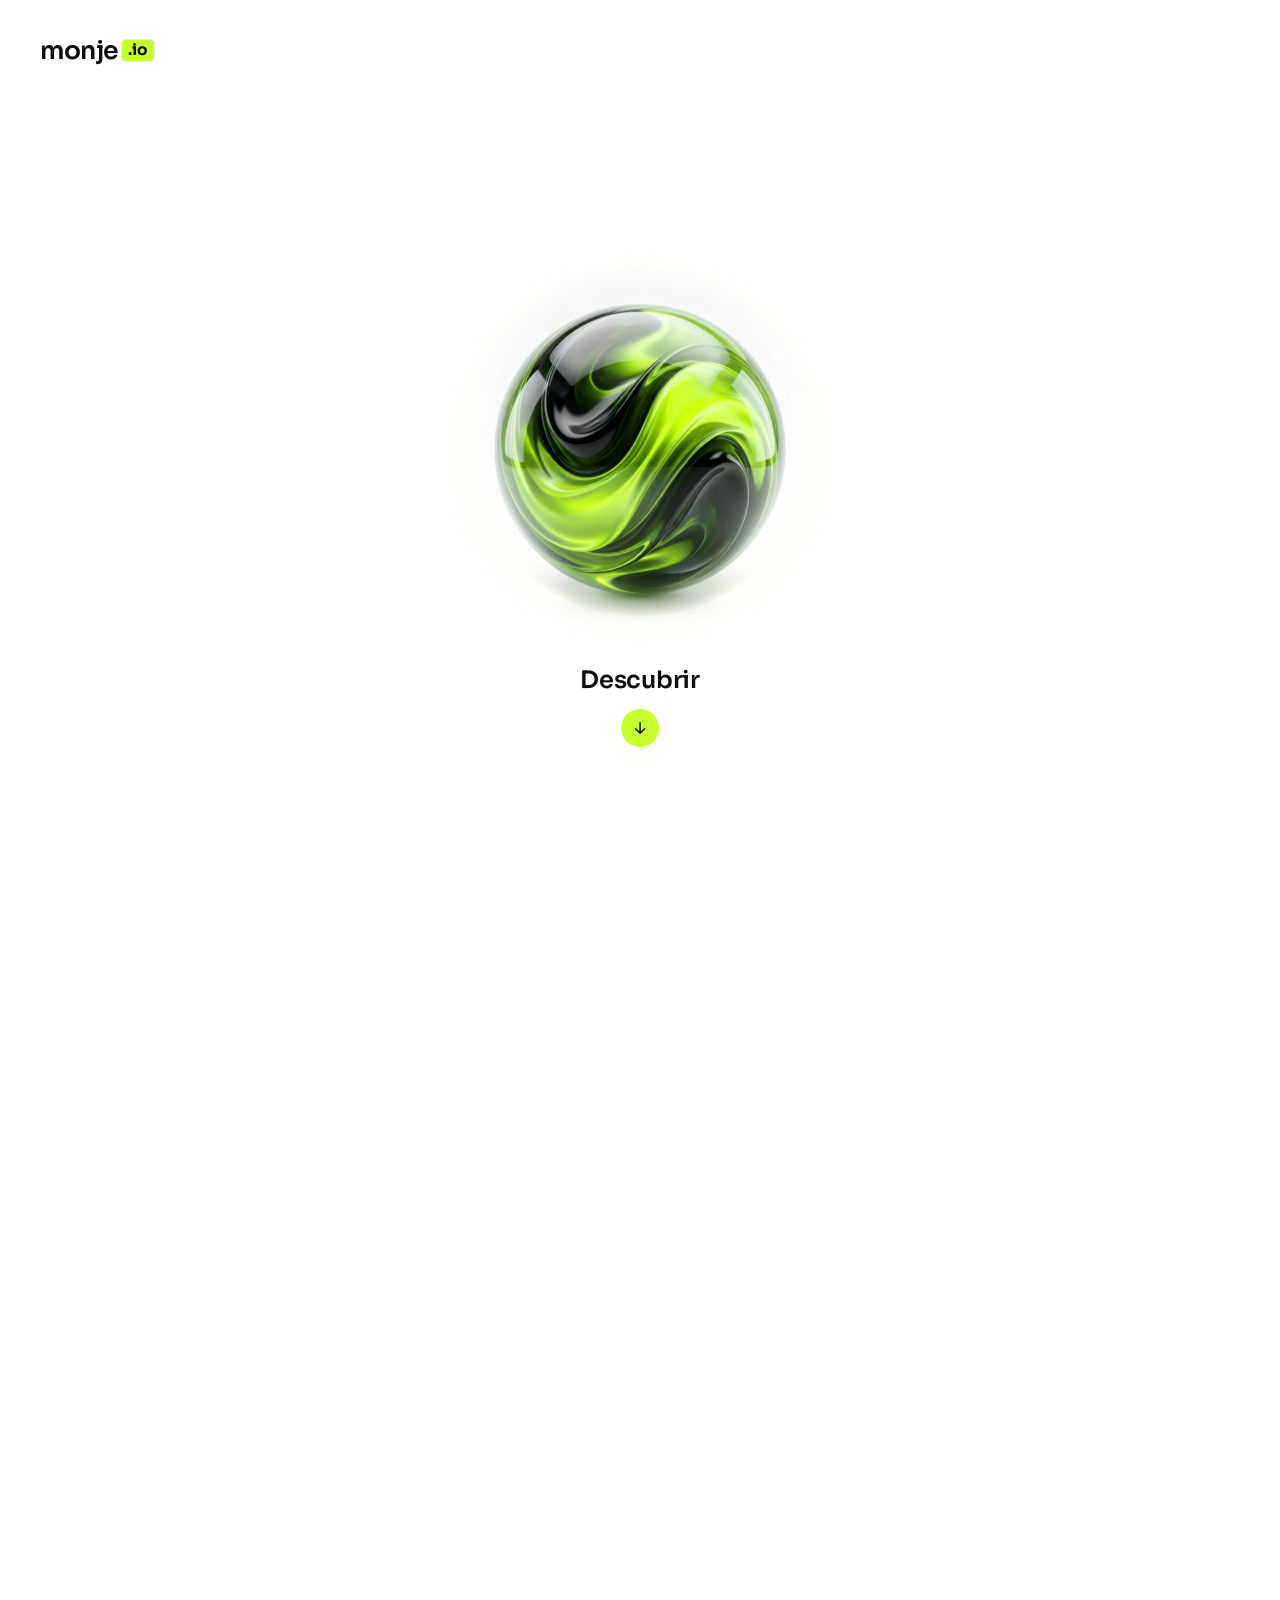
==== index.html @ f8ef2669 "Chips segun recomendaciones: fila de solo titulos, ancho de la barra, encima del input - Botones mov" ====
<!DOCTYPE html>
<html lang="es">
<head>
<meta charset="utf-8">
<meta name="viewport" content="width=device-width, initial-scale=1">
<title>Monje.io · Marketing · IA · Optimización de empresas</title>
<meta name="description" content="Atraer, convertir, automatizar y escalar tu negocio con marketing e IA.">
<!-- Open Graph / WhatsApp -->
<meta property="og:title" content="Monje.io · Marketing · IA · Optimización de empresas" />
<meta property="og:description" content="Atraer, convertir, automatizar y escalar tu negocio con marketing e IA." />
<meta property="og:image" content="https://monje.io/og-whatsapp.png" />
<meta property="og:image:width" content="1200" />
<meta property="og:image:height" content="630" />
<meta property="og:url" content="https://monje.io" />
<meta property="og:type" content="website" />
<meta name="twitter:card" content="summary_large_image" />
<link rel="icon" href="/favicon.ico" sizes="any">
<link rel="icon" type="image/png" sizes="32x32" href="/assets/favicon/icon-32.png">
<link rel="icon" type="image/png" sizes="16x16" href="/assets/favicon/icon-16.png">
<link rel="apple-touch-icon" sizes="180x180" href="/assets/favicon/icon-180.png">
<link rel="preconnect" href="https://fonts.googleapis.com">
<link rel="preconnect" href="https://fonts.gstatic.com" crossorigin>
<link href="https://fonts.googleapis.com/css2?family=Sora:wght@400;500;600;700;800&display=swap" rel="stylesheet">
<link rel="stylesheet" href="assets/css/styles.css?v=11">
</head>
<body>
  <nav>
    <span class="logo">monje<span class="pill">.io</span></span>
    <div class="nav-right ph" data-ph="nav">
      <a class="btn-contacta" href="https://wa.me/34619814199?text=Hola%20Monje%2C%20quiero%20contactar%20contigo." target="_blank" rel="noopener">Contacta</a>
    </div>
  </nav>
  <section id="hero">
    <div class="pin">
      <div class="hero-inner">
      <div class="hero-top">
      <div class="orb-wrap"><span class="orb-glow"></span><img id="mjOrb" src="assets/orb-seq/f-01.jpg" alt="Monje" decoding="async"></div>
      <p class="eyebrow ph eb-full" data-ph="eyebrow">Especialistas en Marketing · IA · Optimización de empresas</p>
      <p class="eyebrow ph eb-short" data-ph="eyebrow"><span>Marketing</span><i class="eb-dot"></i><span>IA</span><i class="eb-dot"></i><span>Optimización de empresas</span></p>
      <h1 class="ph" data-ph="title">¿Qué necesita mejorar tu empresa?</h1>
      </div>
      <div class="stage ph" data-ph="stage">
        <div class="presence">
          <span class="ava"><img src="assets/img/avatar.jpg" alt="Monje"></span>
          <span class="who"><b>Alex</b><span>Te responde una persona, no un bot</span></span>
          <span class="status"><span class="live"></span>en línea</span>
        </div>
        <div id="chat"></div>
        <div class="pills" id="pills">
          <button class="pill" data-k="atraer"><b>Atraer</b></button>
          <button class="pill" data-k="convertir"><b>Convertir</b></button>
          <button class="pill" data-k="automatizar"><b>Automatizar</b></button>
          <button class="pill" data-k="escalar"><b>Escalar</b></button>
        </div>
        <form class="composer" id="composer" autocomplete="off">
          <input id="prompt" placeholder="Dile a Monje.io qué necesitas resolver…" aria-label="Escribe a Monje">
          <button class="send" type="submit" aria-label="Enviar">
            <svg viewBox="0 0 24 24" fill="none" stroke="#0F0F0F" stroke-width="2.4" stroke-linecap="round" stroke-linejoin="round"><path d="M5 12h14M13 6l6 6-6 6"/></svg>
          </button>
        </form>
        <p class="note">Esto es solo para ir al grano, entender tu caso y ayudarte rápido.<br>Sin hacerte perder el tiempo.</p>
      </div>
      </div>
      <div class="intro-hint" id="introHint">
        <span class="ihint-copy">Descubrir</span>
        <span class="scroll-arrow" aria-hidden="true"><svg viewBox="0 0 24 24" fill="none" stroke="currentColor" stroke-width="2" stroke-linecap="round" stroke-linejoin="round"><path d="M12 5v14M6 13l6 6 6-6"/></svg></span>
      </div>
    </div>
  </section>
  <!-- CTAs flotantes en las esquinas inferiores (sin footer) -->
  <a class="corner-cta fichar-fab" id="ficharFab" href="https://calendly.com/monje-io" target="_blank" rel="noopener">Fichar a Monje</a>
  <div class="corner-cta wa-fab" id="waFab">
    <span class="wa-pop">¿Hablamos por WhatsApp?</span>
    <a class="wa-btn" href="https://wa.me/34619814199?text=Hola%20Monje%2C%20quiero%20que%20me%20ayudes%20con..." target="_blank" rel="noopener" aria-label="Escríbeme por WhatsApp">
      <svg viewBox="0 0 32 32" aria-hidden="true"><path fill="currentColor" d="M16.04 4c-6.62 0-12 5.38-12 12 0 2.11.55 4.16 1.6 5.98L4 28l6.18-1.62a11.96 11.96 0 0 0 5.86 1.5h.01c6.62 0 12-5.38 12-12s-5.39-11.88-12.01-11.88Zm0 21.82h-.01a9.9 9.9 0 0 1-5.05-1.38l-.36-.21-3.67.96.98-3.58-.24-.37a9.86 9.86 0 0 1-1.51-5.26c0-5.47 4.46-9.92 9.93-9.92 2.65 0 5.14 1.03 7.01 2.91a9.83 9.83 0 0 1 2.9 7.02c0 5.47-4.46 9.91-9.93 9.91Zm5.45-7.42c-.3-.15-1.77-.87-2.04-.97-.27-.1-.47-.15-.67.15-.2.3-.77.97-.94 1.17-.17.2-.35.22-.65.07-.3-.15-1.26-.46-2.4-1.48-.89-.79-1.49-1.77-1.66-2.07-.17-.3-.02-.46.13-.61.13-.13.3-.35.45-.52.15-.17.2-.3.3-.5.1-.2.05-.37-.02-.52-.07-.15-.67-1.62-.92-2.22-.24-.58-.49-.5-.67-.51l-.57-.01c-.2 0-.52.07-.8.37-.27.3-1.04 1.02-1.04 2.49 0 1.47 1.07 2.89 1.22 3.09.15.2 2.1 3.2 5.08 4.49.71.31 1.26.49 1.69.62.71.23 1.36.2 1.87.12.57-.08 1.77-.72 2.02-1.42.25-.7.25-1.3.17-1.42-.07-.13-.27-.2-.57-.35Z"/></svg>
    </a>
  </div>
<script src="assets/js/orb.js?v=11"></script>
<script src="assets/js/chat.js?v=4"></script>
</body>
</html>
---- assets/css/styles.css ----
:root{
    --black:#0F0F0F;--green:#C7FF2E;--white:#FFFFFF;--charcoal:#2E2E2E;
    --gray:#808080;--bg:#FFFFFF;--field:#F1F1EF;--line:#EAEAE8;
    /* Una sola tipografía en todo: Sora. (--mono se mantiene como alias por compatibilidad) */
    --disp:'Sora',sans-serif;--mono:'Sora',sans-serif;
  }
  *{box-sizing:border-box;margin:0;padding:0}
  html,body{height:100%}
  body{font-family:var(--disp);background:var(--bg);color:var(--black);-webkit-font-smoothing:antialiased;
       display:flex;flex-direction:column;min-height:100vh;overflow-x:hidden}
  nav{position:fixed;top:0;left:0;right:0;z-index:30;display:flex;align-items:center;justify-content:space-between;padding:28px 40px}
  .logo{font-family:var(--disp);font-weight:600;font-size:25px;letter-spacing:-0.02em;display:inline-flex;align-items:center;color:var(--black);line-height:1}
  .logo .pill{background:var(--green);color:#0F0F0F;font-weight:700;font-size:0.62em;letter-spacing:-0.005em;border-radius:0.3em;padding:0.16em 0.4em 0.2em;margin-left:0.18em;line-height:1;display:inline-flex;align-items:center}
  .eyebrow{font-family:var(--mono);font-size:11px;letter-spacing:0.2em;color:var(--gray);text-transform:uppercase;margin-bottom:16px}
  /* versión corta del eyebrow (solo móvil): palabras separadas por punto lima, estilo "en línea" */
  .eb-short{display:none;text-align:center}
  .eb-dot{display:inline-block;width:5px;height:5px;border-radius:50%;background:var(--green);margin:0 9px;vertical-align:middle}
  .nav-right{display:flex;align-items:center;gap:28px}
  .nav-label{font-family:var(--mono);font-size:11px;letter-spacing:0.22em;color:var(--gray);text-transform:uppercase}
  .btn-fichar{background:var(--black);color:#fff;border:none;font-family:var(--disp);font-weight:700;font-size:15px;
       padding:13px 22px;border-radius:40px;cursor:pointer;transition:transform .25s;text-decoration:none;display:inline-flex;align-items:center}
  .btn-fichar:hover{transform:translateY(-2px)}
  .btn-contacta{background:transparent;color:var(--black);border:1px solid var(--line);font-family:var(--disp);font-weight:600;font-size:15px;
       padding:12px 20px;border-radius:40px;cursor:pointer;transition:transform .25s,background .2s,border-color .2s;text-decoration:none;display:inline-flex;align-items:center}
  .btn-contacta:hover{transform:translateY(-2px);background:var(--green);color:#0F0F0F;border-color:var(--green)}
  /* ===== Intro gamificada por scroll =====
     Sin JS (o móvil): #hero en flujo normal, .pin centra el contenido como antes (todo visible).
     Con JS (html.js, desktop): #hero alto + .pin sticky 100vh; el scroll scrubbea el orbe y revela fases. */
  #hero{position:relative;z-index:2}
  .pin{position:relative;flex:1;display:flex;flex-direction:column;align-items:center;justify-content:center;
       padding:96px 24px 70px;text-align:center;min-height:100vh}
  .intro-hint{display:none}
  /* gamificado (lo activa orb.js añadiendo .js a <html>) */
  html.gamified,html.gamified body{height:auto}   /* libera el height:100% para que #hero pueda crecer */
  html.gamified #hero{flex:none;height:260vh}
  html.gamified .pin{position:sticky;top:0;height:100vh;height:100dvh;min-height:0;overflow:hidden;justify-content:center}
  html.gamified .ph{opacity:0;transform:translateY(18px);will-change:opacity,transform}
  html.gamified .corner-cta{opacity:0}   /* los CTAs de esquina aparecen al final (orb.js) */
  html.gamified .intro-hint{display:flex;flex-direction:column;align-items:center;gap:14px}
  /* intro-hint: el copy + flecha de scroll bajo el orbe en el primer pantallazo */
  .hero-inner{display:flex;flex-direction:column;align-items:center;width:100%;will-change:transform}
  .hero-top{display:flex;flex-direction:column;align-items:center;width:100%}
  .intro-hint{position:absolute;left:50%;top:calc(50% + 215px);transform:translateX(-50%);z-index:5;pointer-events:none}
  .ihint-copy{font-family:var(--disp);font-weight:600;font-size:clamp(18px,2.4vw,24px);color:var(--black);letter-spacing:-0.01em;display:inline-flex;align-items:center;gap:2px}
  .scroll-arrow{display:grid;place-items:center;width:38px;height:38px;border-radius:50%;border:none;background:var(--green);color:#0F0F0F;box-shadow:0 12px 26px -14px rgba(199,255,46,.85);animation:bob 1.6s ease-in-out infinite;pointer-events:auto;cursor:pointer}
  .scroll-arrow svg{width:18px;height:18px}
  /* ===== Modo chat (tras la 1ª respuesta): orbe pequeño arriba + conversación tipo WhatsApp =====
     Lo activa orb.js añadiendo .chatting a <html>. La página deja de scrollear; el chat scrollea dentro. */
  /* Body BLOQUEADO (position:fixed) → iOS no puede scrollear/saltar nada con el teclado.
     La altura la marca el área visible (--vvh, visualViewport). El chat rellena ese área. */
  html.chatting{height:100%}
  html.chatting body{position:fixed;top:0;left:0;right:0;width:100%;overflow:hidden;height:100vh;height:100dvh;height:var(--vvh,100dvh)}
  html.chatting #hero{height:100%}
  html.chatting .pin{position:absolute;top:0;left:0;right:0;bottom:0;min-height:0;overflow:hidden;display:flex;flex-direction:column;justify-content:flex-start;padding:78px 24px 24px;z-index:5}
  html.chatting .hero-inner{flex:1 1 auto;min-height:0;display:flex;flex-direction:column;justify-content:flex-start;transform:none}
  html.chatting .orb-wrap{width:78px;height:78px;margin:0 auto 6px;animation:none}
  html.chatting .orb-wrap::after{display:none}
  html.chatting .orb-glow{opacity:.5}
  html.chatting .eyebrow,html.chatting h1,html.chatting .intro-hint,html.chatting .note{display:none}
  html.chatting .stage{flex:1;display:flex;flex-direction:column;min-height:0;width:min(720px,94vw);margin:4px auto 0}
  html.chatting .presence{margin-bottom:12px}
  html.chatting #chat{flex:1;overflow-y:auto;min-height:0;margin-bottom:12px;padding:2px 2px 0}
  html.chatting .corner-cta{display:none}
  @media(max-width:560px){html.chatting .pin{padding:74px 16px 20px}html.chatting .orb-wrap{width:62px;height:62px;margin-bottom:4px}}
  @keyframes bob{0%,100%{transform:translateY(0)}50%{transform:translateY(5px)}}
  /* Orbe = vídeo de la esfera: el interior es plasma verde volumétrico que se revuelve (vida 3D real,
     no iluminación superficial). La cara no gira. Al pasar el cursor el interior acelera y el orbe
     se inclina en 3D hacia el ratón (parallax). */
  .orb-wrap{position:relative;width:380px;height:380px;margin:0 auto 14px;animation:floaty 9s ease-in-out infinite;
       transition:width .6s cubic-bezier(.2,.8,.2,1),height .6s cubic-bezier(.2,.8,.2,1),margin .6s cubic-bezier(.2,.8,.2,1)}
  .orb-wrap::after{content:"";position:absolute;left:50%;bottom:6%;transform:translateX(-50%);width:52%;height:7%;background:radial-gradient(ellipse,rgba(0,0,0,.16),transparent 70%);filter:blur(7px);z-index:-1}
  @keyframes floaty{0%,100%{transform:translateY(0)}50%{transform:translateY(-10px)}}
  /* halo de energía detrás del orbe: late despacio y, vía --gx/--gy (orb.js), deriva un pelín hacia el cursor */
  .orb-glow{position:absolute;inset:-6%;z-index:0;border-radius:50%;pointer-events:none;
       background:radial-gradient(circle at 50% 50%,rgba(199,255,46,.42),rgba(199,255,46,.10) 45%,transparent 68%);
       filter:blur(20px);opacity:.55;transform:translate(var(--gx,0),var(--gy,0));
       transition:opacity .6s ease,transform .5s cubic-bezier(.2,.8,.2,1);animation:glowpulse 6.5s ease-in-out infinite}
  @keyframes glowpulse{0%,100%{opacity:.45}50%{opacity:.72}}
  /* el vídeo: recorte cuadrado + máscara circular que lo funde en el blanco; inclinación 3D vía --rx/--ry (orb.js) */
  #mjOrb{position:relative;z-index:1;width:100%;height:100%;display:block;object-fit:cover;object-position:50% 47%;
       -webkit-mask:radial-gradient(circle closest-side at 50% 47%,#000 86%,rgba(0,0,0,.45) 95%,transparent 100%);
       mask:radial-gradient(circle closest-side at 50% 47%,#000 86%,rgba(0,0,0,.45) 95%,transparent 100%);
       transform:perspective(760px) rotateX(var(--rx,0deg)) rotateY(var(--ry,0deg));transform-style:preserve-3d;
       transition:filter .5s ease;will-change:transform,filter}
  .orb-wrap:hover #mjOrb{filter:brightness(1.06) saturate(1.08)}
  .orb-wrap:hover .orb-glow{opacity:.9}
  @media(prefers-reduced-motion:reduce){.orb-wrap,#mjOrb,.orb-glow{animation:none}}
  h1{font-weight:800;font-size:clamp(30px,4.3vw,46px);line-height:1.05;letter-spacing:-0.03em;white-space:nowrap;margin:0 auto}
  h1 .dot{color:var(--green)}h1 .io{color:var(--gray)}
  /* "monje.io" en el título se muestra como el logo (pastilla lima), escalando con el h1 */
  h1 .logo-h1{display:inline;font-size:1em;font-weight:800;letter-spacing:inherit}
  h1 .logo-h1 .pill{display:inline-block;vertical-align:0.1em;font-size:0.5em;font-weight:800;letter-spacing:-0.01em;
       padding:0.16em 0.36em 0.2em;margin-left:0.12em;border-radius:0.34em;line-height:1}
  /* "monje.io" dentro del copy de la intro */
  .logo-ihint{display:inline-flex;font-size:1em;font-weight:700;letter-spacing:-0.01em;vertical-align:baseline}
  .logo-ihint .pill{font-size:0.62em;font-weight:700}
  .stage{width:min(720px,92vw);margin:30px auto 0}
  #chat{display:flex;flex-direction:column;gap:11px;margin-bottom:16px}
  .msg{max-width:80%;padding:13px 17px;border-radius:20px;font-size:15.5px;line-height:1.42;text-align:left;
       animation:pop .35s cubic-bezier(.2,.8,.2,1) both}
  @keyframes pop{from{opacity:0;transform:translateY(8px)}to{opacity:1;transform:none}}
  .msg.user{align-self:flex-end;background:#ECECEA;border-bottom-right-radius:7px}
  .msg.bot{align-self:flex-start;background:var(--black);color:#F4F4F2;border-bottom-left-radius:7px}
  .msg.bot b{color:var(--green)}
  .bot-row{align-self:flex-start;display:flex;align-items:flex-end;gap:9px;max-width:85%;animation:pop .35s cubic-bezier(.2,.8,.2,1) both}
  .bot-row .msg,.bot-row .typing{align-self:flex-end;max-width:none;animation:none}
  .bubble-ava{width:28px;height:28px;border-radius:50%;overflow:hidden;border:1.5px solid var(--green);flex:none;margin-bottom:2px}
  .bubble-ava img{width:100%;height:100%;object-fit:cover;display:block}
  .typing{align-self:flex-start;background:var(--black);padding:15px 18px;border-radius:20px;border-bottom-left-radius:7px;display:flex;gap:5px}
  .typing span{width:7px;height:7px;border-radius:50%;background:#7d7d7d;animation:blink 1.2s infinite}
  .typing span:nth-child(2){animation-delay:.2s}.typing span:nth-child(3){animation-delay:.4s}
  @keyframes blink{0%,60%,100%{opacity:.25}30%{opacity:1}}
  form.composer{display:flex;align-items:center;gap:10px;background:var(--field);border-radius:46px;padding:8px 8px 8px 26px}
  form.composer input{flex:1;border:none;outline:none;font-family:var(--disp);font-size:17px;background:transparent;color:var(--black)}
  form.composer input::placeholder{color:#9b9b97}
  .send{flex:none;width:48px;height:48px;border-radius:50%;border:none;background:var(--green);cursor:pointer;display:grid;place-items:center;transition:transform .2s}
  .send:hover{transform:scale(1.06)}.send svg{width:20px;height:20px}
  /* chips: una fila de solo títulos, del ancho de la barra, encima del input */
  .pills{display:flex;gap:10px;margin:14px 0 10px}
  .pill{font-family:var(--disp);font-weight:500;font-size:15px;background:var(--white);border:1px solid var(--line);
       padding:10px 20px;border-radius:30px;cursor:pointer;transition:all .22s}
  .pill:hover{background:var(--black);color:#fff;border-color:var(--black);transform:translateY(-2px)}
  /* chips con micro-descripción (2 líneas, minimalista) */
  .pills .pill{flex:1;min-width:0;display:flex;align-items:center;justify-content:center;text-align:center;padding:12px 10px;border-radius:30px}
  .pills .pill b{font-weight:600;font-size:15px;letter-spacing:-0.01em;white-space:nowrap}
  .pills .pill span{display:none}
  .cta-card{margin-top:4px;background:var(--white);border:1px solid var(--line);border-radius:22px;padding:18px 20px;
       display:flex;align-items:center;justify-content:space-between;gap:16px;text-align:left;animation:pop .4s both;
       box-shadow:0 20px 50px -34px rgba(0,0,0,.4)}
  .cta-card h3{font-size:17px;font-weight:700;letter-spacing:-0.01em}
  .cta-card p{font-family:var(--mono);font-size:10.5px;letter-spacing:0.13em;color:var(--gray);margin-top:5px;text-transform:uppercase}
  .cta-btn{flex:none;background:var(--green);color:var(--black);font-family:var(--disp);font-weight:700;font-size:15px;
       border:none;padding:14px 22px;border-radius:40px;cursor:pointer;text-decoration:none;transition:transform .2s}
  .cta-btn:hover{transform:translateY(-2px)}
  .presence{display:flex;align-items:center;justify-content:center;gap:10px;margin-bottom:16px}
  .presence .ava{width:36px;height:36px;border-radius:50%;overflow:hidden;border:2px solid var(--green);flex:none}
  .presence .ava img{width:100%;height:100%;object-fit:cover;display:block}
  .presence .who{display:flex;flex-direction:column;line-height:1.12;text-align:left}
  .presence .who b{font-size:14px;font-weight:700}
  .presence .who span{font-size:11px;color:var(--gray)}
  .presence .status{margin-left:4px;font-family:var(--mono);font-size:10px;letter-spacing:.12em;text-transform:uppercase;color:var(--gray);display:flex;align-items:center;gap:6px}
  .presence .live{width:7px;height:7px;border-radius:50%;background:var(--green);animation:pulse 1.8s infinite}
  @keyframes pulse{0%{box-shadow:0 0 0 0 rgba(199,255,46,.55)}70%{box-shadow:0 0 0 8px rgba(199,255,46,0)}100%{box-shadow:0 0 0 0 rgba(199,255,46,0)}}
  .note{margin:14px auto 0;font-size:13px;color:var(--gray);max-width:52ch;line-height:1.5}
  .note b{color:var(--charcoal);font-weight:600}
  /* ===== CTAs flotantes en las esquinas (sin footer), en verde lima de marca ===== */
  .corner-cta{position:fixed;bottom:28px;z-index:40}
  /* Fichar a Monje — abajo izquierda */
  .fichar-fab{left:28px;background:var(--green);color:#0F0F0F;font-family:var(--disp);font-weight:700;font-size:15px;
       text-decoration:none;display:inline-flex;align-items:center;padding:14px 24px;border-radius:40px;
       box-shadow:0 16px 34px -16px rgba(199,255,46,.85);transition:transform .2s}
  .fichar-fab:hover{transform:translateY(-2px)}
  /* WhatsApp — abajo derecha (botón flotante + popup) */
  .wa-fab{right:28px;display:flex;align-items:center;gap:12px}
  .wa-btn{width:58px;height:58px;border-radius:50%;background:var(--green);color:#0F0F0F;display:grid;place-items:center;flex:none;
       box-shadow:0 16px 34px -14px rgba(199,255,46,.8);transition:transform .2s;animation:wapulse 2.6s ease-in-out infinite}
  .wa-btn:hover{transform:scale(1.07)}
  .wa-btn svg{width:34px;height:34px}
  @keyframes wapulse{0%{box-shadow:0 16px 34px -14px rgba(199,255,46,.8),0 0 0 0 rgba(199,255,46,.5)}70%{box-shadow:0 16px 34px -14px rgba(199,255,46,.8),0 0 0 14px rgba(199,255,46,0)}100%{box-shadow:0 16px 34px -14px rgba(199,255,46,.8),0 0 0 0 rgba(199,255,46,0)}}
  .wa-pop{background:var(--white);border:1px solid var(--line);border-radius:14px;padding:9px 14px;font-size:13px;font-weight:500;color:var(--charcoal);
       box-shadow:0 14px 34px -22px rgba(0,0,0,.5);white-space:nowrap;opacity:0;transform:translateX(10px);pointer-events:none;transition:opacity .25s,transform .25s}
  .wa-fab:hover .wa-pop{opacity:1;transform:translateX(0)}
  @media(max-width:560px){.corner-cta{bottom:18px}.fichar-fab{left:18px;font-size:13px;padding:12px 18px}.wa-fab{right:18px}.wa-btn{width:52px;height:52px}.wa-btn svg{width:30px;height:30px}.wa-pop{display:none}}
  .reveal{opacity:0;transform:translateY(16px);animation:rise .8s cubic-bezier(.2,.8,.2,1) forwards}
  @keyframes rise{to{opacity:1;transform:none}}
  .d1{animation-delay:.05s}.d2{animation-delay:.18s}.d3{animation-delay:.34s}.d4{animation-delay:.5s}
  @media(max-width:560px){nav{padding:16px}.nav-label{display:none}.orb-wrap{width:190px;height:190px}.cta-card{flex-direction:column;align-items:flex-start}
    .nav-right{gap:8px}.btn-fichar,.btn-contacta{font-size:12px;padding:9px 13px;white-space:nowrap}.logo{font-size:21px}
    /* titular en UNA línea, escalando con el ancho */
    h1{white-space:nowrap;font-size:clamp(15px,5vw,30px);line-height:1.1;max-width:none}
    .eyebrow{margin-bottom:10px}.eb-full{display:none}.eb-short{display:block}.stage{margin:14px auto 0}.note{font-size:12px;margin-top:10px;line-height:1.45}
    /* input: texto más pequeño para que entre el placeholder */
    form.composer{padding:7px 7px 7px 18px}
    form.composer input{font-size:15px}
    .send{width:44px;height:44px}
    /* chips 2×2 equilibrados */
    .pills{gap:6px}
    .pills .pill{padding:10px 6px}.pills .pill b{font-size:13px}
    html.gamified .intro-hint{top:calc(50% + 128px)}
    /* móvil: dos grupos con aire — arriba orbe+características+pregunta, abajo Alex+input+chips.
       padding-bottom amplio para que la nota no choque con los CTAs flotantes */
    html.gamified .pin{padding:64px 16px 84px}
    html.gamified .hero-inner{flex:1 1 auto;min-height:0;justify-content:space-between}
    .hero-top{gap:6px}}
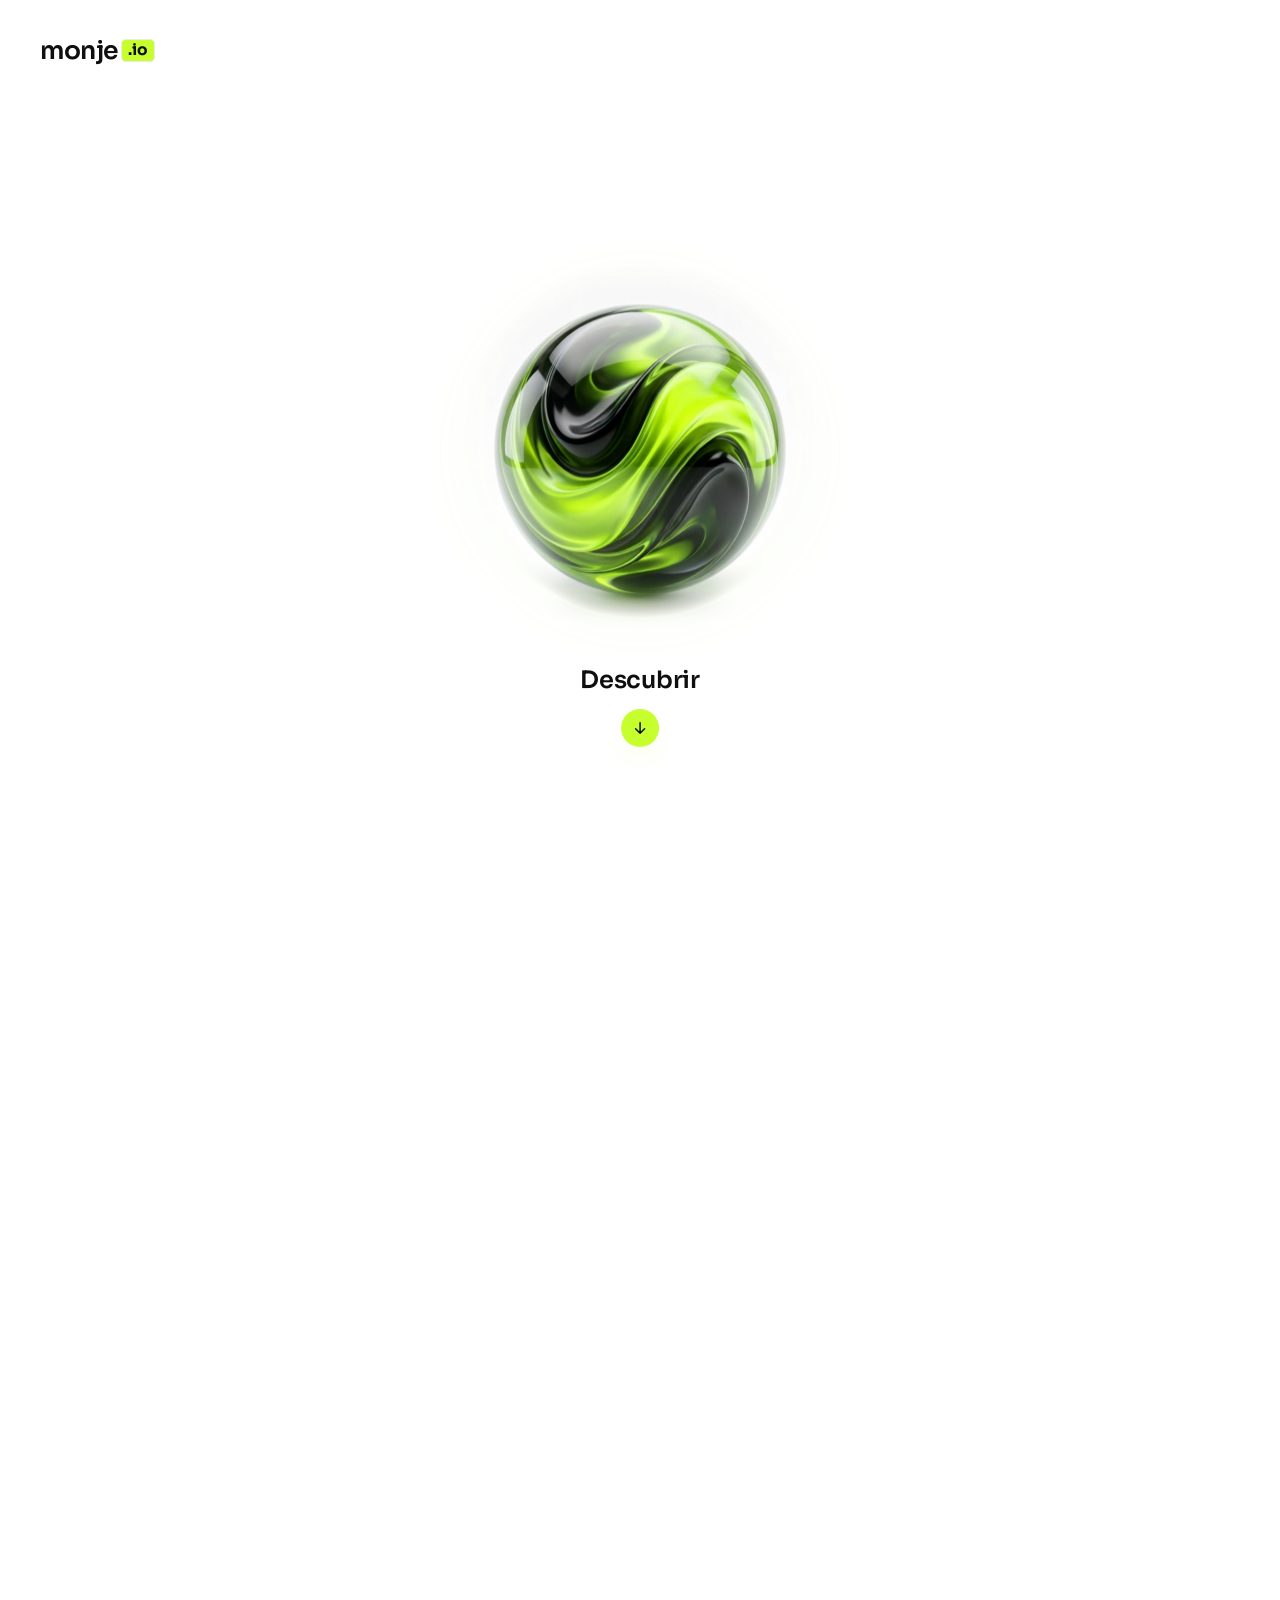
==== commit 91708169: "Chips con icono (circulo lima) + titulo + descripcion, en fila Cada chip: icono lima + titulo + micr" ====
--- a/index.html
+++ b/index.html
@@ -21,7 +21,7 @@
 <link rel="preconnect" href="https://fonts.googleapis.com">
 <link rel="preconnect" href="https://fonts.gstatic.com" crossorigin>
 <link href="https://fonts.googleapis.com/css2?family=Sora:wght@400;500;600;700;800&display=swap" rel="stylesheet">
-<link rel="stylesheet" href="assets/css/styles.css?v=11">
+<link rel="stylesheet" href="assets/css/styles.css?v=12">
 </head>
 <body>
   <nav>
@@ -47,10 +47,22 @@
         </div>
         <div id="chat"></div>
         <div class="pills" id="pills">
-          <button class="pill" data-k="atraer"><b>Atraer</b></button>
-          <button class="pill" data-k="convertir"><b>Convertir</b></button>
-          <button class="pill" data-k="automatizar"><b>Automatizar</b></button>
-          <button class="pill" data-k="escalar"><b>Escalar</b></button>
+          <button class="pill" data-k="atraer">
+            <span class="pill-ic"><svg viewBox="0 0 24 24" fill="none" stroke="currentColor" stroke-width="2" stroke-linecap="round" stroke-linejoin="round"><path d="M2 12s3.5-7 10-7 10 7 10 7-3.5 7-10 7S2 12 2 12z"/><circle cx="12" cy="12" r="3"/></svg></span>
+            <span class="pill-tx"><b>Atraer</b><span>Que te encuentren.</span></span>
+          </button>
+          <button class="pill" data-k="convertir">
+            <span class="pill-ic"><svg viewBox="0 0 24 24" fill="none" stroke="currentColor" stroke-width="2" stroke-linecap="round" stroke-linejoin="round"><path d="M4 3l7.5 18 2.1-7.4L21 11.5 4 3z"/></svg></span>
+            <span class="pill-tx"><b>Convertir</b><span>De clic a cliente, sin fricción.</span></span>
+          </button>
+          <button class="pill" data-k="automatizar">
+            <span class="pill-ic"><svg viewBox="0 0 24 24" fill="none" stroke="currentColor" stroke-width="2" stroke-linecap="round" stroke-linejoin="round"><circle cx="12" cy="12" r="3.2"/><path d="M19.4 13.5a1.6 1.6 0 0 0 .3 1.8l.1.1a2 2 0 1 1-2.8 2.8l-.1-.1a1.6 1.6 0 0 0-2.7 1.1V21a2 2 0 0 1-4 0v-.2a1.6 1.6 0 0 0-2.7-1.1l-.1.1a2 2 0 1 1-2.8-2.8l.1-.1a1.6 1.6 0 0 0 .3-1.8 1.6 1.6 0 0 0-1.5-1H3a2 2 0 0 1 0-4h.2a1.6 1.6 0 0 0 1.4-2.7l-.1-.1A2 2 0 1 1 7.3 4.3l.1.1a1.6 1.6 0 0 0 1.8.3H9.3a1.6 1.6 0 0 0 1-1.5V3a2 2 0 0 1 4 0v.2a1.6 1.6 0 0 0 2.7 1.1l.1-.1a2 2 0 1 1 2.8 2.8l-.1.1a1.6 1.6 0 0 0-.3 1.8v.1a1.6 1.6 0 0 0 1.5 1H21a2 2 0 0 1 0 4h-.2a1.6 1.6 0 0 0-1.4 1z"/></svg></span>
+            <span class="pill-tx"><b>Automatizar</b><span>Que el sistema trabaje por ti.</span></span>
+          </button>
+          <button class="pill" data-k="escalar">
+            <span class="pill-ic"><svg viewBox="0 0 24 24" fill="none" stroke="currentColor" stroke-width="2" stroke-linecap="round" stroke-linejoin="round"><polyline points="3 17 9 11 13 15 21 7"/><polyline points="15 7 21 7 21 13"/></svg></span>
+            <span class="pill-tx"><b>Escalar</b><span>Crece sin perder el control.</span></span>
+          </button>
         </div>
         <form class="composer" id="composer" autocomplete="off">
           <input id="prompt" placeholder="Dile a Monje.io qué necesitas resolver…" aria-label="Escribe a Monje">
@@ -75,7 +87,7 @@
       <svg viewBox="0 0 32 32" aria-hidden="true"><path fill="currentColor" d="M16.04 4c-6.62 0-12 5.38-12 12 0 2.11.55 4.16 1.6 5.98L4 28l6.18-1.62a11.96 11.96 0 0 0 5.86 1.5h.01c6.62 0 12-5.38 12-12s-5.39-11.88-12.01-11.88Zm0 21.82h-.01a9.9 9.9 0 0 1-5.05-1.38l-.36-.21-3.67.96.98-3.58-.24-.37a9.86 9.86 0 0 1-1.51-5.26c0-5.47 4.46-9.92 9.93-9.92 2.65 0 5.14 1.03 7.01 2.91a9.83 9.83 0 0 1 2.9 7.02c0 5.47-4.46 9.91-9.93 9.91Zm5.45-7.42c-.3-.15-1.77-.87-2.04-.97-.27-.1-.47-.15-.67.15-.2.3-.77.97-.94 1.17-.17.2-.35.22-.65.07-.3-.15-1.26-.46-2.4-1.48-.89-.79-1.49-1.77-1.66-2.07-.17-.3-.02-.46.13-.61.13-.13.3-.35.45-.52.15-.17.2-.3.3-.5.1-.2.05-.37-.02-.52-.07-.15-.67-1.62-.92-2.22-.24-.58-.49-.5-.67-.51l-.57-.01c-.2 0-.52.07-.8.37-.27.3-1.04 1.02-1.04 2.49 0 1.47 1.07 2.89 1.22 3.09.15.2 2.1 3.2 5.08 4.49.71.31 1.26.49 1.69.62.71.23 1.36.2 1.87.12.57-.08 1.77-.72 2.02-1.42.25-.7.25-1.3.17-1.42-.07-.13-.27-.2-.57-.35Z"/></svg>
     </a>
   </div>
-<script src="assets/js/orb.js?v=11"></script>
+<script src="assets/js/orb.js?v=12"></script>
 <script src="assets/js/chat.js?v=4"></script>
 </body>
 </html>
--- a/assets/css/styles.css
+++ b/assets/css/styles.css
@@ -120,10 +120,15 @@
   .pill{font-family:var(--disp);font-weight:500;font-size:15px;background:var(--white);border:1px solid var(--line);
        padding:10px 20px;border-radius:30px;cursor:pointer;transition:all .22s}
   .pill:hover{background:var(--black);color:#fff;border-color:var(--black);transform:translateY(-2px)}
-  /* chips con micro-descripción (2 líneas, minimalista) */
-  .pills .pill{flex:1;min-width:0;display:flex;align-items:center;justify-content:center;text-align:center;padding:12px 10px;border-radius:30px}
-  .pills .pill b{font-weight:600;font-size:15px;letter-spacing:-0.01em;white-space:nowrap}
-  .pills .pill span{display:none}
+  /* chips con icono + título + descripción, en fila del ancho de la barra */
+  .pills .pill{flex:1;min-width:0;display:flex;align-items:center;gap:11px;text-align:left;padding:11px 13px;border-radius:16px}
+  .pill-ic{flex:none;width:38px;height:38px;border-radius:50%;background:var(--green);display:grid;place-items:center;color:#0F0F0F;transition:transform .2s}
+  .pill-ic svg{width:20px;height:20px}
+  .pill-tx{display:flex;flex-direction:column;gap:1px;min-width:0}
+  .pill-tx b{font-weight:600;font-size:14px;letter-spacing:-0.01em;white-space:nowrap}
+  .pill-tx span{font-size:11px;color:var(--gray);line-height:1.2}
+  .pills .pill:hover .pill-tx span{color:#cfcfcc}
+  .pills .pill:hover .pill-ic{transform:scale(1.06)}
   .cta-card{margin-top:4px;background:var(--white);border:1px solid var(--line);border-radius:22px;padding:18px 20px;
        display:flex;align-items:center;justify-content:space-between;gap:16px;text-align:left;animation:pop .4s both;
        box-shadow:0 20px 50px -34px rgba(0,0,0,.4)}
@@ -173,9 +178,10 @@
     form.composer{padding:7px 7px 7px 18px}
     form.composer input{font-size:15px}
     .send{width:44px;height:44px}
-    /* chips 2×2 equilibrados */
-    .pills{gap:6px}
-    .pills .pill{padding:10px 6px}.pills .pill b{font-size:13px}
+    /* chips en móvil: 2×2 (icono + título + descripción) */
+    .pills{display:grid;grid-template-columns:1fr 1fr;gap:8px}
+    .pills .pill{padding:10px 10px;gap:9px}
+    .pill-ic{width:34px;height:34px}.pill-ic svg{width:18px;height:18px}
     html.gamified .intro-hint{top:calc(50% + 128px)}
     /* móvil: dos grupos con aire — arriba orbe+características+pregunta, abajo Alex+input+chips.
        padding-bottom amplio para que la nota no choque con los CTAs flotantes */
